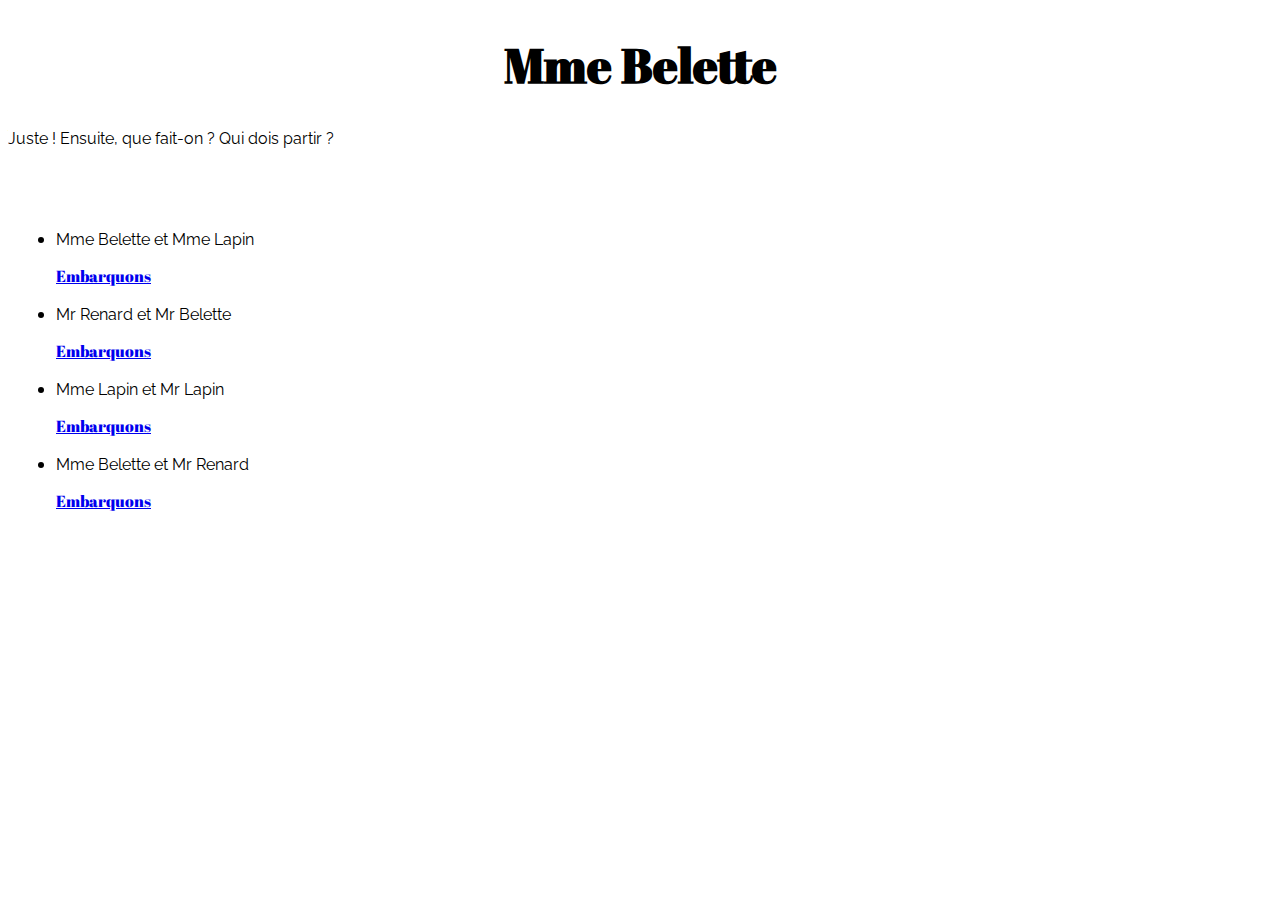
==== aller2.html @ 6ff030d5 "En cours de progression" ====
<!DOCTYPE html>
<html lang="en" dir="ltr">
  <head>
    <meta charset="utf-8">
    <title>Deuxième étape</title>

    <link rel="stylesheet" href="styles/main1.css">
    <link href="https://fonts.googleapis.com/css?family=Abril+Fatface" rel="stylesheet">
    <link href="https://fonts.googleapis.com/css?family=Raleway" rel="stylesheet">

  </head>
  <body>

    <h1>Mme Belette</h1>
    <p>Juste ! Ensuite, que fait-on ? Qui dois partir ?</p>

    <ul>
      <li>
        <p>Mme Belette et Mme Lapin</p>
        <a href="retour2.html">Embarquons</a>
      </li>
      <li>
        <p>Mr Renard et Mr Belette</p>
        <a href="perdu.html">Embarquons</a>
      </li>
      <li>
        <p>Mme Lapin et Mr Lapin</p>
        <a href="perdu.html">Embarquons</a>
      </li>
      <li>
        <p>Mme Belette et Mr Renard</p>
        <a href="perdu.html">Embarquons</a>
      </li>
    </ul>

  </body>
</html>
---- styles/main1.css ----
h1 {
font-family: 'Abril Fatface', cursive;
text-align: center;
font-size: 3em;
}

ul {
  padding: 3em;
  font-family: 'Abril Fatface', cursive;
}

p {
  font-family: 'Raleway', sans-serif;
}
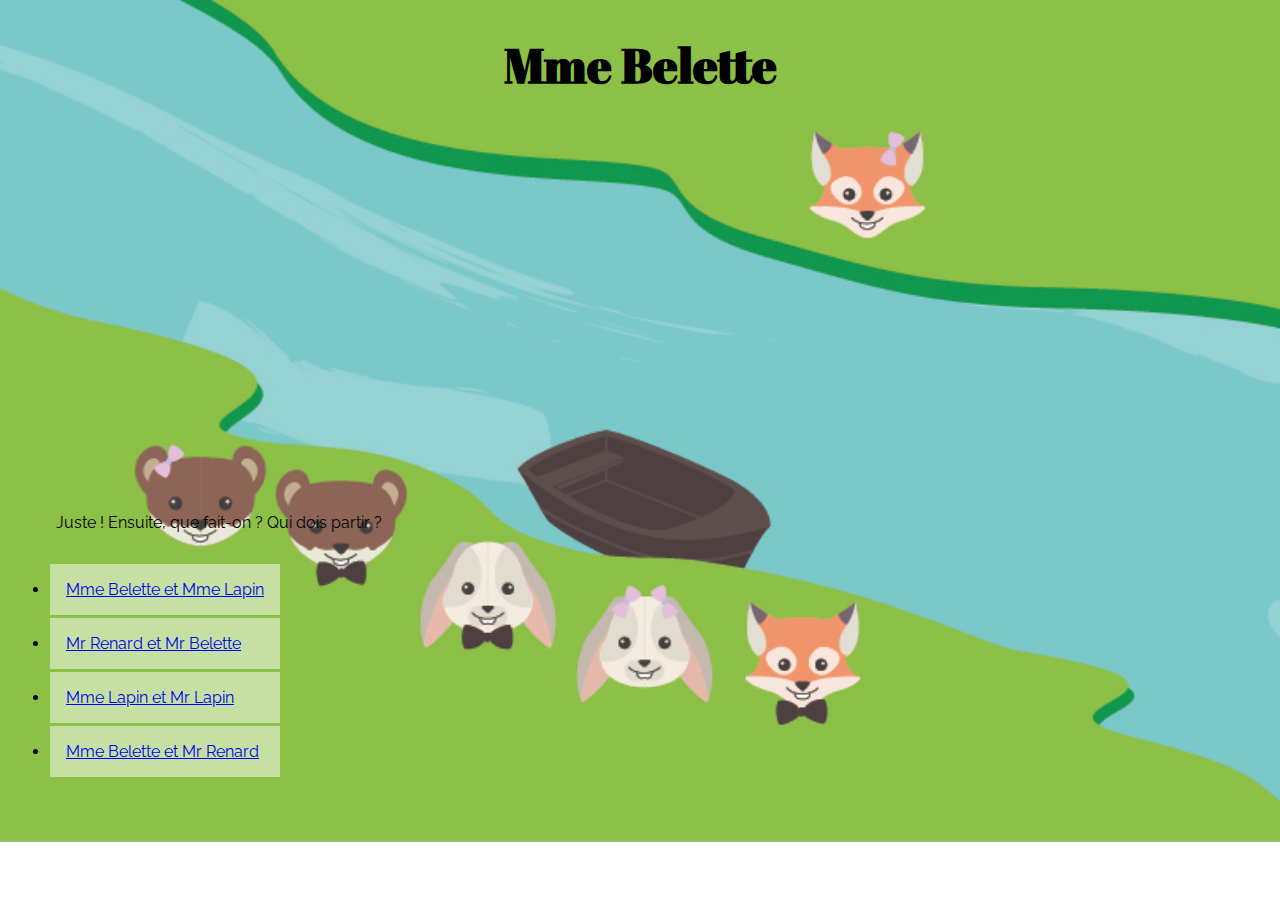
==== commit d87e071c: "Presquefini" ====
--- a/aller2.html
+++ b/aller2.html
@@ -5,6 +5,7 @@
     <title>Deuxième étape</title>
 
     <link rel="stylesheet" href="styles/main1.css">
+    <link rel="stylesheet" href="styles/mainaller2.css">
     <link href="https://fonts.googleapis.com/css?family=Abril+Fatface" rel="stylesheet">
     <link href="https://fonts.googleapis.com/css?family=Raleway" rel="stylesheet">
 
@@ -14,24 +15,20 @@
     <h1>Mme Belette</h1>
     <p>Juste ! Ensuite, que fait-on ? Qui dois partir ?</p>
 
-    <ul>
+
       <li>
-        <p>Mme Belette et Mme Lapin</p>
-        <a href="retour2.html">Embarquons</a>
+        <a href="retour2.html">Mme Belette et Mme Lapin</a>
       </li>
       <li>
-        <p>Mr Renard et Mr Belette</p>
-        <a href="perdu.html">Embarquons</a>
+        <a href="perdu.html">Mr Renard et Mr Belette</a>
       </li>
       <li>
-        <p>Mme Lapin et Mr Lapin</p>
-        <a href="perdu.html">Embarquons</a>
+        <a href="perdu.html">Mme Lapin et Mr Lapin</a>
       </li>
       <li>
-        <p>Mme Belette et Mr Renard</p>
-        <a href="perdu.html">Embarquons</a>
+        <a href="perdu.html">Mme Belette et Mr Renard</a>
       </li>
-    </ul>
+  
 
   </body>
 </html>
--- a/styles/main1.css
+++ b/styles/main1.css
@@ -2,13 +2,29 @@
 font-family: 'Abril Fatface', cursive;
 text-align: center;
 font-size: 3em;
+margin-bottom: 400px;
 }
 
 ul {
-  padding: 3em;
   font-family: 'Abril Fatface', cursive;
+  background-color: rgba(255,255, 255, 0.5);
+  padding: 1em;
+  text-align: center;
+  max-width: 100px;
+  margin: 0 100px 5px auto;
+
+}
+
+li {
+  background-color: rgba(255,255, 255, 0.5);
+  padding: 1em;
+  text-align: left;
+  margin: 3px 1000px auto 50px;
+  font-family: 'Raleway', sans-serif;
 }
 
 p {
   font-family: 'Raleway', sans-serif;
+  padding: 1em;
+  margin-left: 40px;
 }
--- a/styles/mainaller2.css
+++ b/styles/mainaller2.css
@@ -0,0 +1,8 @@
+body {
+  background-image: url('images/allé-2.jpg');
+  margin: 0;
+  min-height: 90vh;
+  background-repeat: no-repeat;
+  background-position:top center;
+  background-size: cover;
+}
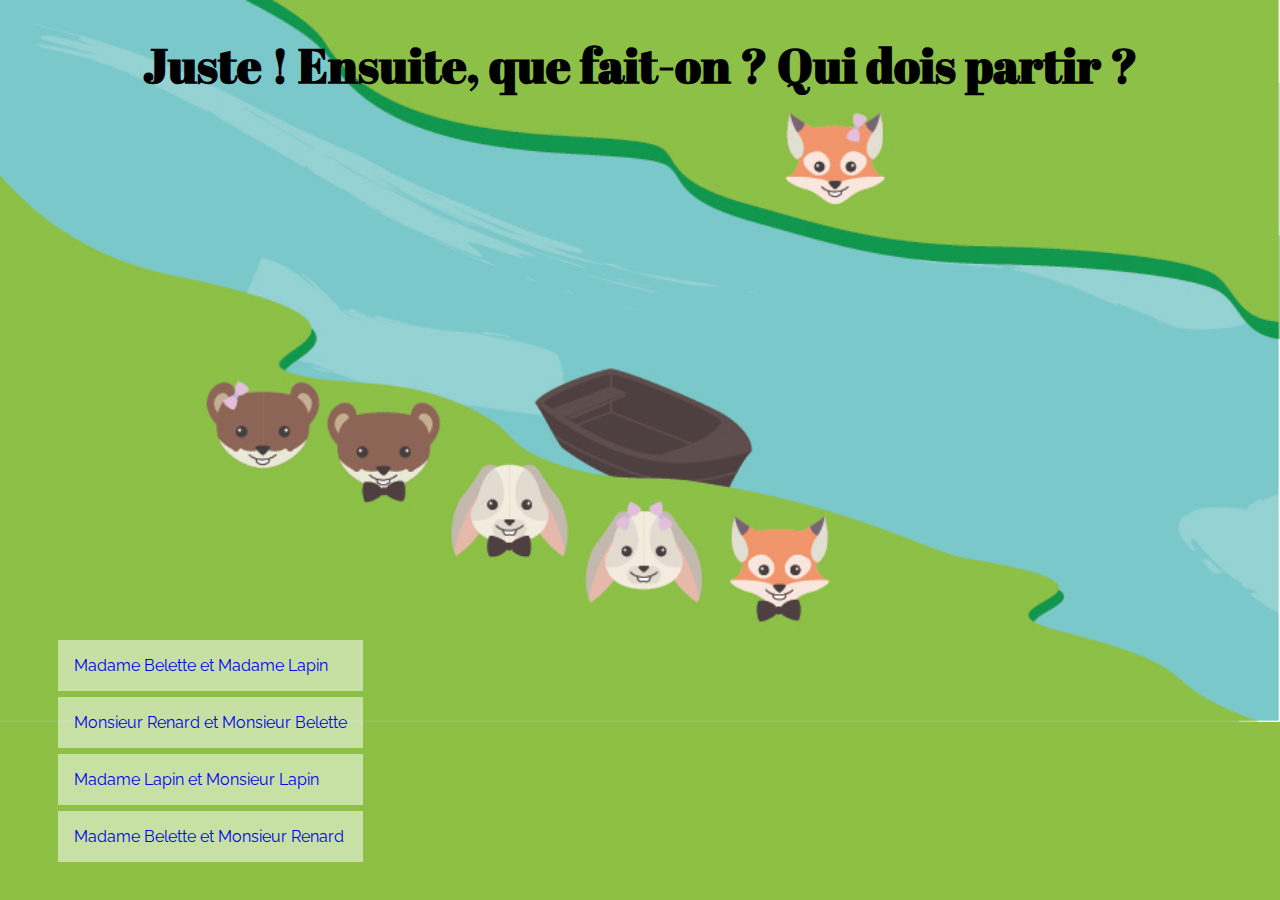
==== commit 1ed94b1b: "Modification final" ====
--- a/aller2.html
+++ b/aller2.html
@@ -5,30 +5,36 @@
     <title>Deuxième étape</title>
 
     <link rel="stylesheet" href="styles/main1.css">
-    <link rel="stylesheet" href="styles/mainaller2.css">
     <link href="https://fonts.googleapis.com/css?family=Abril+Fatface" rel="stylesheet">
     <link href="https://fonts.googleapis.com/css?family=Raleway" rel="stylesheet">
 
   </head>
-  <body>
+  <body class="aller02">
 
-    <h1>Mme Belette</h1>
-    <p>Juste ! Ensuite, que fait-on ? Qui dois partir ?</p>
+    <h1>Juste ! Ensuite, que fait-on ? Qui dois partir ?</h1>
 
 
-      <li>
-        <a href="retour2.html">Mme Belette et Mme Lapin</a>
-      </li>
-      <li>
-        <a href="perdu.html">Mr Renard et Mr Belette</a>
-      </li>
-      <li>
-        <a href="perdu.html">Mme Lapin et Mr Lapin</a>
-      </li>
-      <li>
-        <a href="perdu.html">Mme Belette et Mr Renard</a>
-      </li>
-  
+<div class="choices">
+
+  <ul>
+          <li>
+            <a href="retour2.html">Madame Belette et Madame Lapin</a>
+          </li>
+          <li>
+            <a href="perdu.html">Monsieur Renard et Monsieur Belette</a>
+          </li>
+          <li>
+            <a href="perdu.html">Madame Lapin et Monsieur Lapin</a>
+          </li>
+          <li>
+            <a href="perdu.html">Madame Belette et Monsieur Renard</a>
+          </li>
+  </ul>
+
+</div>
+
+
+
 
   </body>
 </html>
--- a/styles/main1.css
+++ b/styles/main1.css
@@ -1,26 +1,38 @@
+body {
+
+}
+
+
 h1 {
 font-family: 'Abril Fatface', cursive;
 text-align: center;
 font-size: 3em;
-margin-bottom: 400px;
 }
 
 ul {
   font-family: 'Abril Fatface', cursive;
-  background-color: rgba(255,255, 255, 0.5);
+/*  background-color: rgba(255,255, 255, 0.5); */
   padding: 1em;
   text-align: center;
-  max-width: 100px;
-  margin: 0 100px 5px auto;
+}
 
+.choices {
+  position: absolute;
+  bottom : 0px;
+  left : 42px;
 }
+
+.choices ul {
+  list-style-type: none;
+}
+
 
 li {
   background-color: rgba(255,255, 255, 0.5);
   padding: 1em;
   text-align: left;
-  margin: 3px 1000px auto 50px;
   font-family: 'Raleway', sans-serif;
+  margin-bottom: 6px;
 }
 
 p {
@@ -28,3 +40,74 @@
   padding: 1em;
   margin-left: 40px;
 }
+
+a {
+  text-decoration: none;
+}
+
+footer {
+  background-color: rgba(255,255, 255, 0.5);
+  padding: 1em;
+  text-align: center;
+  max-width: 100px;
+  margin: 0 auto 5px auto;
+  position: absolute;
+  bottom: 0;
+  right : 0;
+  padding: 42px
+}
+
+.aller01 {
+  background: rgb(142,192,70) url('images/allé-1.jpg') top center no-repeat;
+  background-size: cover;
+}
+
+.aller02 {
+    background: rgb(142,192,70) url('images/allé-2.jpg') top center no-repeat;
+    background-size: cover;
+}
+
+.aller03 {
+    background: rgb(142,192,70) url('images/allé-3.jpg') top center no-repeat;
+    background-size: cover;
+}
+
+.aller04 {
+    background: rgb(142,192,70) url('images/allé-4.jpg') top center no-repeat;
+    background-size: cover;
+}
+
+.aller05 {
+    background: rgb(142,192,70) url('images/allé-5.jpg') top center no-repeat;
+    background-size: cover;
+}
+
+.aller06 {
+    background: rgb(142,192,70) url('images/allé-6.jpg') top center no-repeat;
+    background-size: cover;
+}
+
+.retour01 {
+  background: rgb(142,192,70) url('images/retour-1.jpg') top center no-repeat;
+  background-size: cover;
+}
+
+.retour02{
+  background: rgb(142,192,70) url('images/retour-2.jpg') top center no-repeat;
+  background-size: cover;
+}
+
+.retour03 {
+  background: rgb(142,192,70) url('images/retour-3.jpg') top center no-repeat;
+  background-size: cover;
+}
+
+.retour04 {
+  background: rgb(142,192,70) url('images/retour-4.jpg') top center no-repeat;
+  background-size: cover;
+}
+
+.retour05 {
+  background: rgb(142,192,70) url('images/retour-5.jpg') top center no-repeat;
+  background-size: cover;
+}
